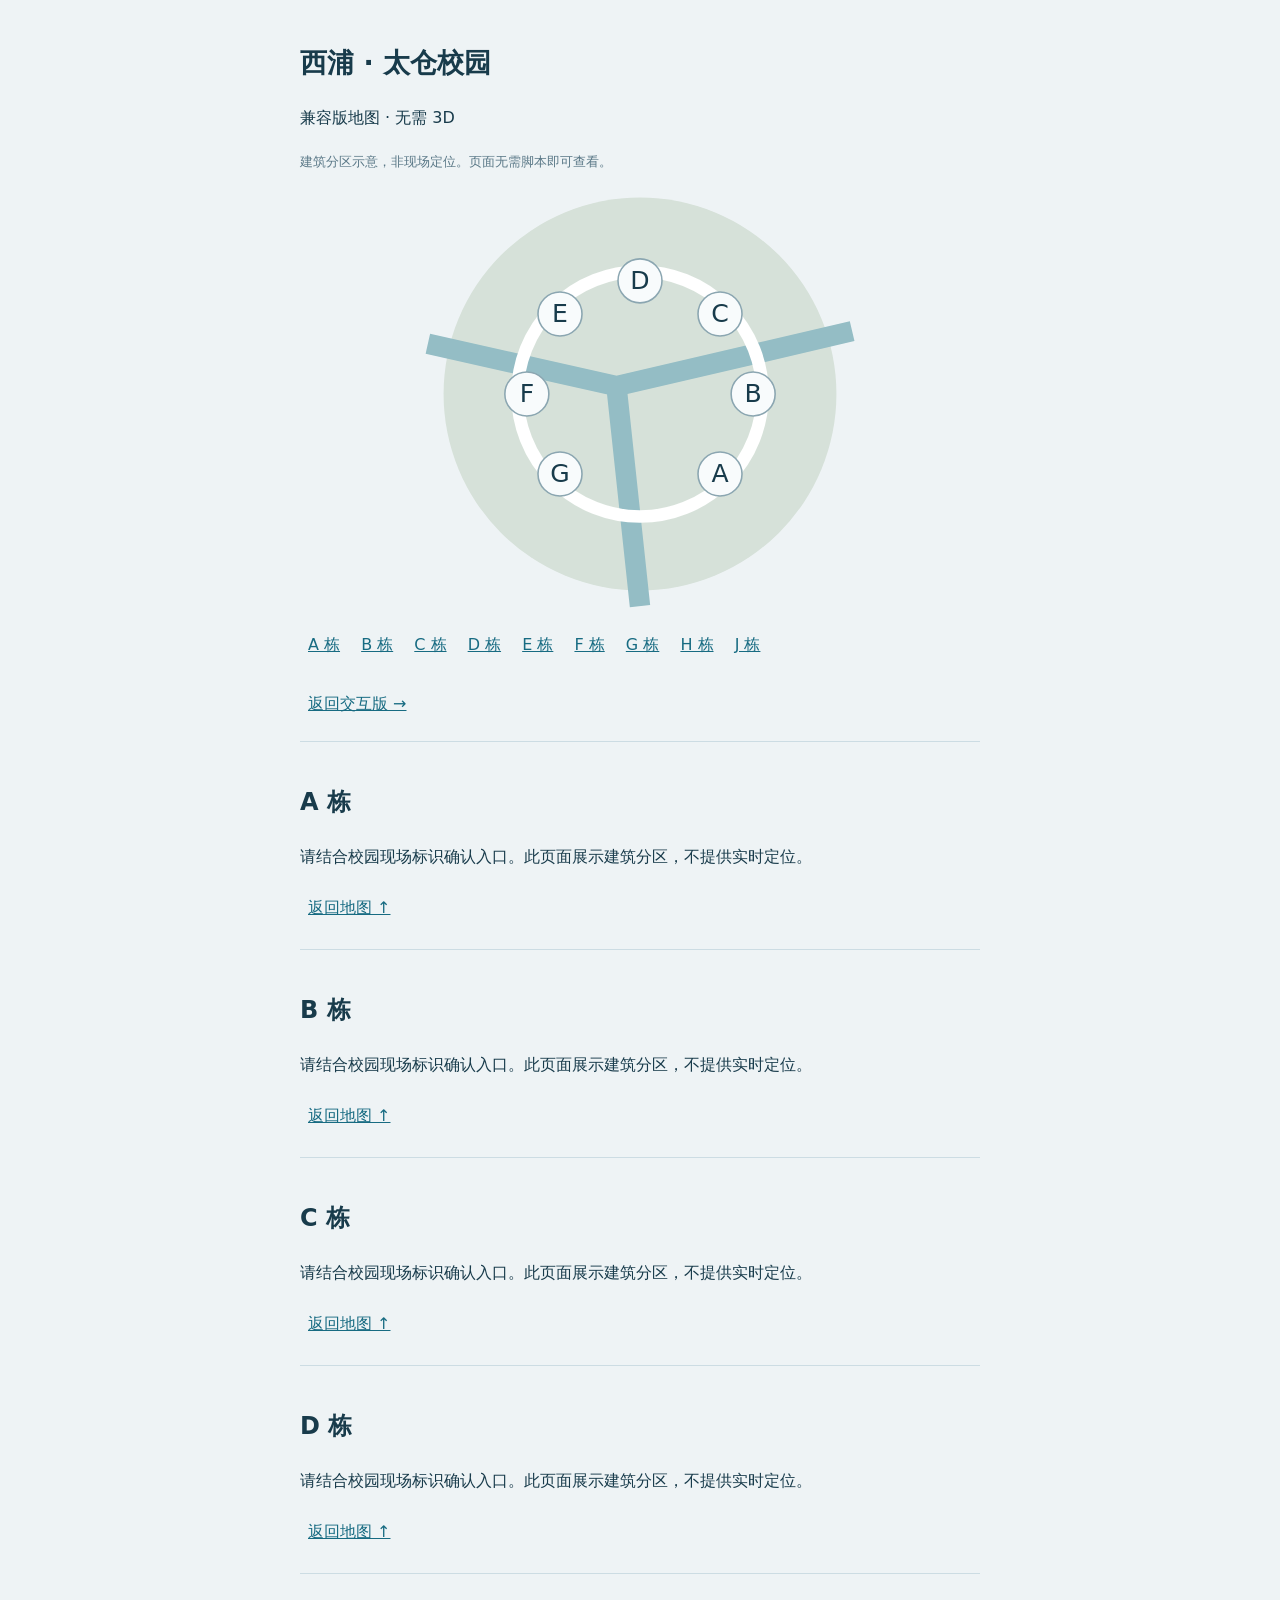
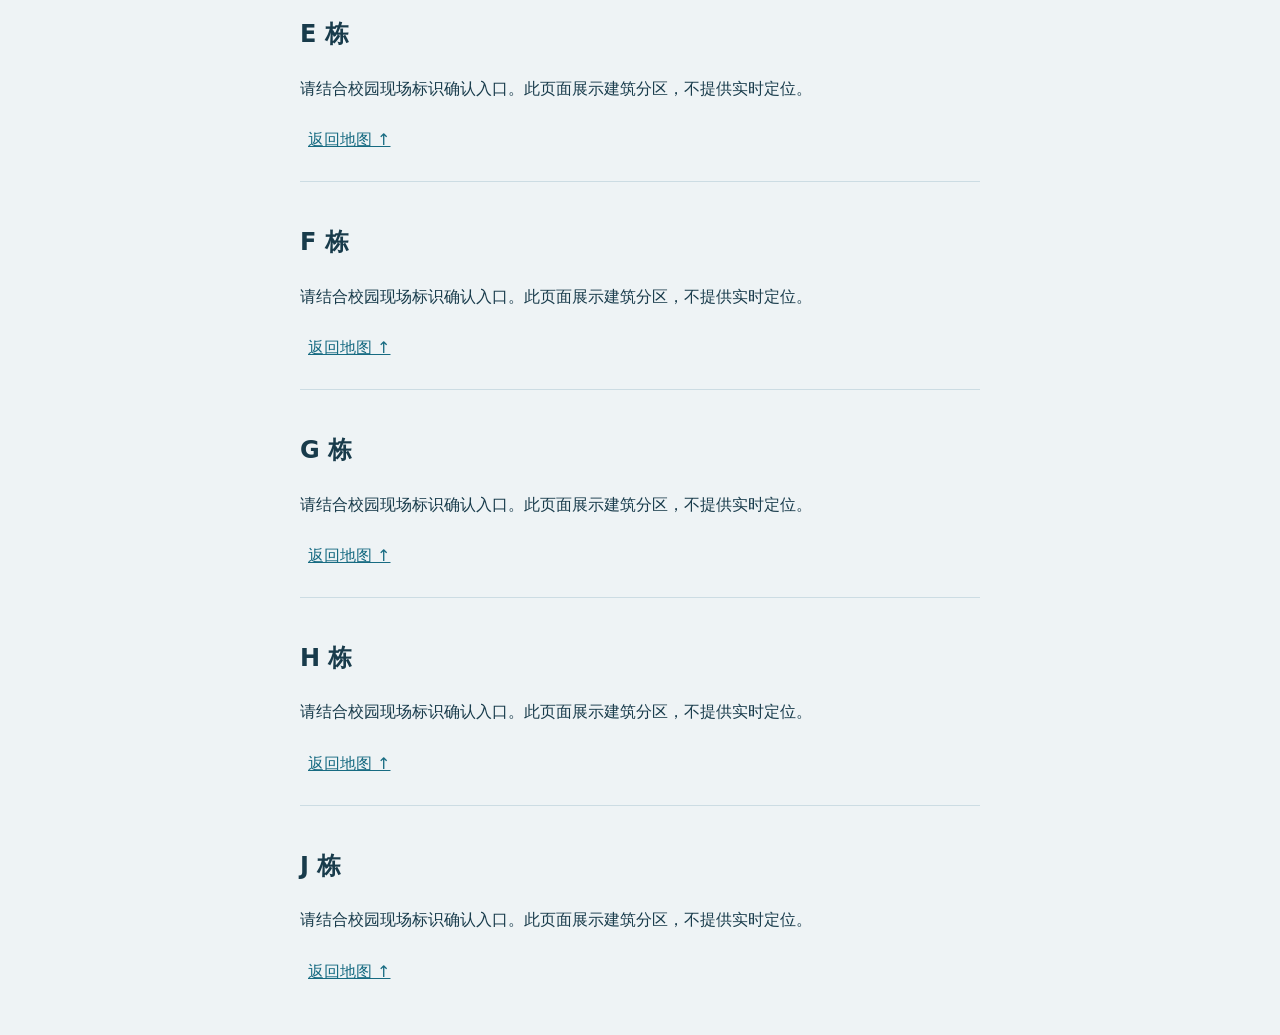
==== compat.html @ bd01bd2b "Archive v0.5.2 campus demo with Chinese iteration and maintenance documentation" ====
<!doctype html><html lang="zh-CN"><meta charset="utf-8"><meta name="viewport" content="width=device-width,initial-scale=1"><title>太仓校园 · 兼容地图</title><style>body{font:16px/1.7 system-ui,sans-serif;margin:0;background:#eef3f5;color:#183b4b;padding:22px;max-width:680px;margin:auto}a{color:#176b82;display:inline-block;padding:8px}svg{width:100%;max-height:440px}section{padding:20px 0;border-top:1px solid #ccdce3}h1{font-size:27px}small{color:#5a7887}</style><h1>西浦 · 太仓校园</h1><p>兼容版地图 · 无需 3D</p><small>建筑分区示意，非现场定位。页面无需脚本即可查看。</small><div id="map"><svg viewBox="-140 -140 280 280" role="img" aria-label="校园建筑示意图"><circle r="125" fill="#d6e1d9"/><path d="M-135,-32 L-15,-5 L0,135 M-15,-5 L135,-40" stroke="#94bdc5" stroke-width="13" fill="none"/><circle r="78" fill="none" stroke="white" stroke-width="8"/><a href="#A"><circle cx="50.91168824543143" cy="50.91168824543143" r="14" fill="#f8fbfc" stroke="#8ba6b1"/><text x="50.91168824543143" y="55.91168824543143" text-anchor="middle" fill="#183b4b">A</text></a><a href="#B"><circle cx="72.0" cy="4.408728476930472e-15" r="14" fill="#f8fbfc" stroke="#8ba6b1"/><text x="72.0" y="5.000000000000004" text-anchor="middle" fill="#183b4b">B</text></a><a href="#C"><circle cx="50.91168824543143" cy="-50.91168824543142" r="14" fill="#f8fbfc" stroke="#8ba6b1"/><text x="50.91168824543143" y="-45.91168824543142" text-anchor="middle" fill="#183b4b">C</text></a><a href="#D"><circle cx="8.817456953860943e-15" cy="-72.0" r="14" fill="#f8fbfc" stroke="#8ba6b1"/><text x="8.817456953860943e-15" y="-67.0" text-anchor="middle" fill="#183b4b">D</text></a><a href="#E"><circle cx="-50.91168824543142" cy="-50.911688245431435" r="14" fill="#f8fbfc" stroke="#8ba6b1"/><text x="-50.91168824543142" y="-45.911688245431435" text-anchor="middle" fill="#183b4b">E</text></a><a href="#F"><circle cx="-72.0" cy="-1.3226185430791413e-14" r="14" fill="#f8fbfc" stroke="#8ba6b1"/><text x="-72.0" y="4.999999999999987" text-anchor="middle" fill="#183b4b">F</text></a><a href="#G"><circle cx="-50.911688245431435" cy="50.91168824543141" r="14" fill="#f8fbfc" stroke="#8ba6b1"/><text x="-50.911688245431435" y="55.91168824543141" text-anchor="middle" fill="#183b4b">G</text></a></svg></div><nav><a href="#A">A 栋</a> <a href="#B">B 栋</a> <a href="#C">C 栋</a> <a href="#D">D 栋</a> <a href="#E">E 栋</a> <a href="#F">F 栋</a> <a href="#G">G 栋</a> <a href="#H">H 栋</a> <a href="#J">J 栋</a> </nav><p><a href="./?v=0.5.2">返回交互版 →</a></p><section id="A"><h2>A 栋</h2><p>请结合校园现场标识确认入口。此页面展示建筑分区，不提供实时定位。</p><a href="#map">返回地图 ↑</a></section><section id="B"><h2>B 栋</h2><p>请结合校园现场标识确认入口。此页面展示建筑分区，不提供实时定位。</p><a href="#map">返回地图 ↑</a></section><section id="C"><h2>C 栋</h2><p>请结合校园现场标识确认入口。此页面展示建筑分区，不提供实时定位。</p><a href="#map">返回地图 ↑</a></section><section id="D"><h2>D 栋</h2><p>请结合校园现场标识确认入口。此页面展示建筑分区，不提供实时定位。</p><a href="#map">返回地图 ↑</a></section><section id="E"><h2>E 栋</h2><p>请结合校园现场标识确认入口。此页面展示建筑分区，不提供实时定位。</p><a href="#map">返回地图 ↑</a></section><section id="F"><h2>F 栋</h2><p>请结合校园现场标识确认入口。此页面展示建筑分区，不提供实时定位。</p><a href="#map">返回地图 ↑</a></section><section id="G"><h2>G 栋</h2><p>请结合校园现场标识确认入口。此页面展示建筑分区，不提供实时定位。</p><a href="#map">返回地图 ↑</a></section><section id="H"><h2>H 栋</h2><p>请结合校园现场标识确认入口。此页面展示建筑分区，不提供实时定位。</p><a href="#map">返回地图 ↑</a></section><section id="J"><h2>J 栋</h2><p>请结合校园现场标识确认入口。此页面展示建筑分区，不提供实时定位。</p><a href="#map">返回地图 ↑</a></section></html>
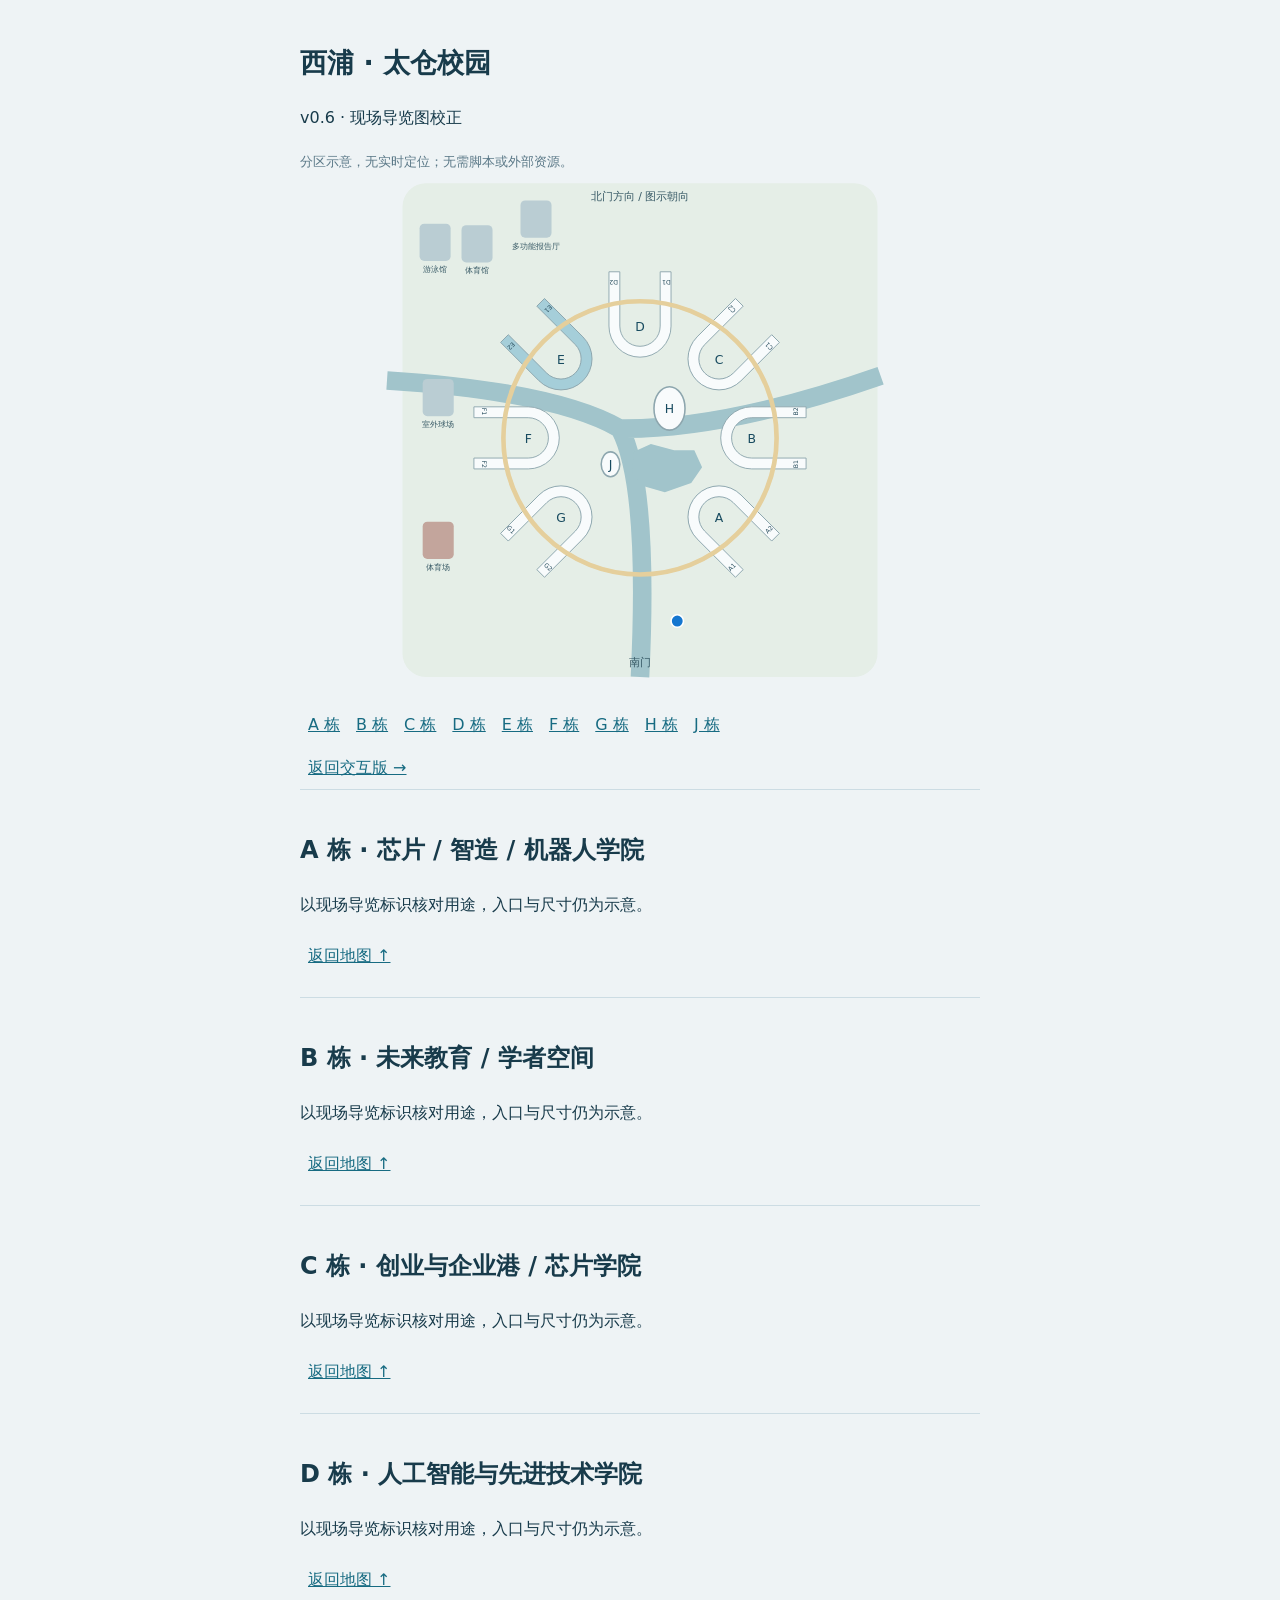
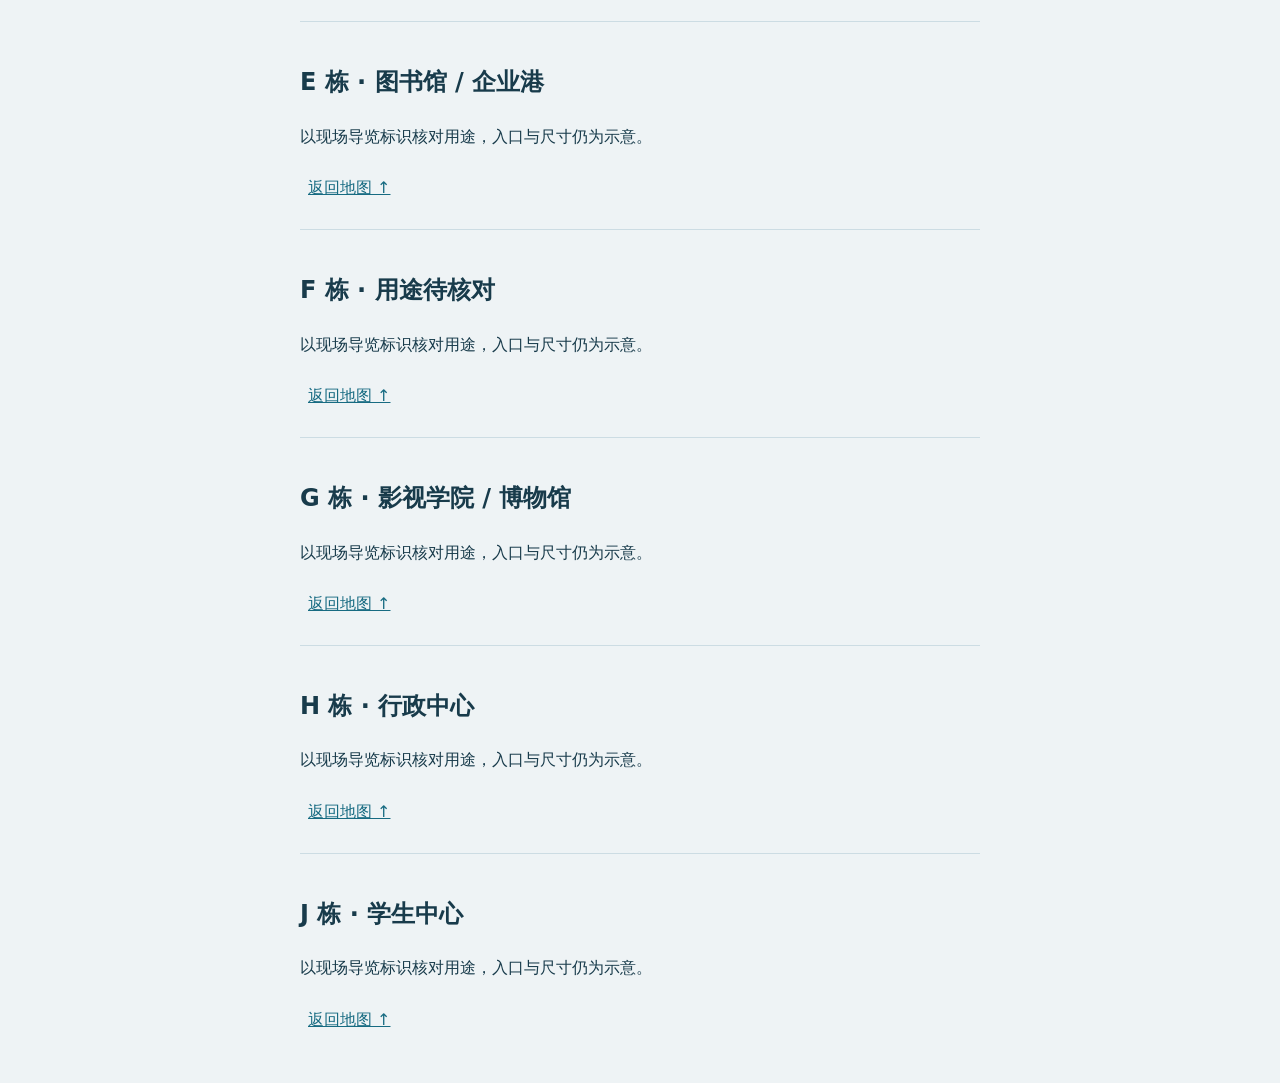
==== commit 451e9cff: "Correct campus signage layout and add arched pedestrian bridges" ====
--- a/compat.html
+++ b/compat.html
@@ -1 +1 @@
-<!doctype html><html lang="zh-CN"><meta charset="utf-8"><meta name="viewport" content="width=device-width,initial-scale=1"><title>太仓校园 · 兼容地图</title><style>body{font:16px/1.7 system-ui,sans-serif;margin:0;background:#eef3f5;color:#183b4b;padding:22px;max-width:680px;margin:auto}a{color:#176b82;display:inline-block;padding:8px}svg{width:100%;max-height:440px}section{padding:20px 0;border-top:1px solid #ccdce3}h1{font-size:27px}small{color:#5a7887}</style><h1>西浦 · 太仓校园</h1><p>兼容版地图 · 无需 3D</p><small>建筑分区示意，非现场定位。页面无需脚本即可查看。</small><div id="map"><svg viewBox="-140 -140 280 280" role="img" aria-label="校园建筑示意图"><circle r="125" fill="#d6e1d9"/><path d="M-135,-32 L-15,-5 L0,135 M-15,-5 L135,-40" stroke="#94bdc5" stroke-width="13" fill="none"/><circle r="78" fill="none" stroke="white" stroke-width="8"/><a href="#A"><circle cx="50.91168824543143" cy="50.91168824543143" r="14" fill="#f8fbfc" stroke="#8ba6b1"/><text x="50.91168824543143" y="55.91168824543143" text-anchor="middle" fill="#183b4b">A</text></a><a href="#B"><circle cx="72.0" cy="4.408728476930472e-15" r="14" fill="#f8fbfc" stroke="#8ba6b1"/><text x="72.0" y="5.000000000000004" text-anchor="middle" fill="#183b4b">B</text></a><a href="#C"><circle cx="50.91168824543143" cy="-50.91168824543142" r="14" fill="#f8fbfc" stroke="#8ba6b1"/><text x="50.91168824543143" y="-45.91168824543142" text-anchor="middle" fill="#183b4b">C</text></a><a href="#D"><circle cx="8.817456953860943e-15" cy="-72.0" r="14" fill="#f8fbfc" stroke="#8ba6b1"/><text x="8.817456953860943e-15" y="-67.0" text-anchor="middle" fill="#183b4b">D</text></a><a href="#E"><circle cx="-50.91168824543142" cy="-50.911688245431435" r="14" fill="#f8fbfc" stroke="#8ba6b1"/><text x="-50.91168824543142" y="-45.911688245431435" text-anchor="middle" fill="#183b4b">E</text></a><a href="#F"><circle cx="-72.0" cy="-1.3226185430791413e-14" r="14" fill="#f8fbfc" stroke="#8ba6b1"/><text x="-72.0" y="4.999999999999987" text-anchor="middle" fill="#183b4b">F</text></a><a href="#G"><circle cx="-50.911688245431435" cy="50.91168824543141" r="14" fill="#f8fbfc" stroke="#8ba6b1"/><text x="-50.911688245431435" y="55.91168824543141" text-anchor="middle" fill="#183b4b">G</text></a></svg></div><nav><a href="#A">A 栋</a> <a href="#B">B 栋</a> <a href="#C">C 栋</a> <a href="#D">D 栋</a> <a href="#E">E 栋</a> <a href="#F">F 栋</a> <a href="#G">G 栋</a> <a href="#H">H 栋</a> <a href="#J">J 栋</a> </nav><p><a href="./?v=0.5.2">返回交互版 →</a></p><section id="A"><h2>A 栋</h2><p>请结合校园现场标识确认入口。此页面展示建筑分区，不提供实时定位。</p><a href="#map">返回地图 ↑</a></section><section id="B"><h2>B 栋</h2><p>请结合校园现场标识确认入口。此页面展示建筑分区，不提供实时定位。</p><a href="#map">返回地图 ↑</a></section><section id="C"><h2>C 栋</h2><p>请结合校园现场标识确认入口。此页面展示建筑分区，不提供实时定位。</p><a href="#map">返回地图 ↑</a></section><section id="D"><h2>D 栋</h2><p>请结合校园现场标识确认入口。此页面展示建筑分区，不提供实时定位。</p><a href="#map">返回地图 ↑</a></section><section id="E"><h2>E 栋</h2><p>请结合校园现场标识确认入口。此页面展示建筑分区，不提供实时定位。</p><a href="#map">返回地图 ↑</a></section><section id="F"><h2>F 栋</h2><p>请结合校园现场标识确认入口。此页面展示建筑分区，不提供实时定位。</p><a href="#map">返回地图 ↑</a></section><section id="G"><h2>G 栋</h2><p>请结合校园现场标识确认入口。此页面展示建筑分区，不提供实时定位。</p><a href="#map">返回地图 ↑</a></section><section id="H"><h2>H 栋</h2><p>请结合校园现场标识确认入口。此页面展示建筑分区，不提供实时定位。</p><a href="#map">返回地图 ↑</a></section><section id="J"><h2>J 栋</h2><p>请结合校园现场标识确认入口。此页面展示建筑分区，不提供实时定位。</p><a href="#map">返回地图 ↑</a></section></html>+<!doctype html><html lang="zh-CN"><meta charset="utf-8"><meta name="viewport" content="width=device-width,initial-scale=1"><title>太仓校园 · 兼容地图</title><style>body{font:16px/1.7 system-ui,sans-serif;margin:0;background:#eef3f5;color:#183b4b;padding:22px;max-width:680px;margin:auto}a{color:#176b82;display:inline-block;padding:8px}svg{width:100%;max-height:520px}section{padding:20px 0;border-top:1px solid #ccdce3}h1{font-size:27px}small{color:#5a7887}</style><h1>西浦 · 太仓校园</h1><p>v0.6 · 现场导览图校正</p><small>分区示意，无实时定位；无需脚本或外部资源。</small><div id="map"><svg viewBox="-167 -170 334 335" role="img" aria-label="校园分区示意图"><rect x="-153" y="-164" width="306" height="318" rx="15" fill="#e5eee7"/><path d="M-163,-37 Q-55,-30 -13,-6 Q6,30 0,154 M-13,-6 Q55,-5 155,-40" fill="none" stroke="#a1c4cb" stroke-width="12"/><path d="M-4,9 L7,4 L22,8 L35,8 L40,19 L33,29 L16,35 L2,31 L-5,23 Z" fill="#a1c4cb"/><rect x="-142" y="-138" width="20" height="24" rx="3" fill="#bacdd3"/><text x="-132" y="-107" text-anchor="middle" font-size="5" fill="#385a66">游泳馆</text><rect x="-115" y="-137" width="20" height="24" rx="3" fill="#bacdd3"/><text x="-105" y="-106" text-anchor="middle" font-size="5" fill="#385a66">体育馆</text><rect x="-77" y="-153" width="20" height="24" rx="3" fill="#bacdd3"/><text x="-67" y="-122" text-anchor="middle" font-size="5" fill="#385a66">多功能报告厅</text><rect x="-140" y="54" width="20" height="24" rx="3" fill="#c3a59c"/><text x="-130" y="85" text-anchor="middle" font-size="5" fill="#385a66">体育场</text><rect x="-140" y="-38" width="20" height="24" rx="3" fill="#bacdd3"/><text x="-130" y="-7" text-anchor="middle" font-size="5" fill="#385a66">室外球场</text><g transform="translate(-50.91168824543142 -50.911688245431435) rotate(-225)"><path d="M-20,35 L-20,0 A20,20 0 0 1 20,0 L20,35 L13,35 L13,0 A13,13 0 0 0 -13,0 L-13,35 Z" fill="#a5ced9" stroke="#8da6ae" stroke-width=".6"/><text x="-17" y="30" text-anchor="middle" font-size="4" fill="#284e5e">E1</text><text x="17" y="30" text-anchor="middle" font-size="4" fill="#284e5e">E2</text></g><text x="-50.91168824543142" y="-47.911688245431435" text-anchor="middle" font-size="8" fill="#184b60">E</text><g transform="translate(8.817456953860943e-15 -72) rotate(-180)"><path d="M-20,35 L-20,0 A20,20 0 0 1 20,0 L20,35 L13,35 L13,0 A13,13 0 0 0 -13,0 L-13,35 Z" fill="#f8fbfc" stroke="#8da6ae" stroke-width=".6"/><text x="-17" y="30" text-anchor="middle" font-size="4" fill="#284e5e">D1</text><text x="17" y="30" text-anchor="middle" font-size="4" fill="#284e5e">D2</text></g><text x="8.817456953860943e-15" y="-69" text-anchor="middle" font-size="8" fill="#184b60">D</text><g transform="translate(-50.911688245431435 50.91168824543141) rotate(-315)"><path d="M-20,35 L-20,0 A20,20 0 0 1 20,0 L20,35 L13,35 L13,0 A13,13 0 0 0 -13,0 L-13,35 Z" fill="#f8fbfc" stroke="#8da6ae" stroke-width=".6"/><text x="-17" y="30" text-anchor="middle" font-size="4" fill="#284e5e">G1</text><text x="17" y="30" text-anchor="middle" font-size="4" fill="#284e5e">G2</text></g><text x="-50.911688245431435" y="53.91168824543141" text-anchor="middle" font-size="8" fill="#184b60">G</text><ellipse cx="-19" cy="17" rx="6" ry="8" fill="#f8fbfc" stroke="#8da6ae"/><text x="-19" y="20" text-anchor="middle" font-size="8" fill="#184b60">J</text><ellipse cx="19" cy="-19" rx="10" ry="14" fill="#f8fbfc" stroke="#8da6ae"/><text x="19" y="-16" text-anchor="middle" font-size="8" fill="#184b60">H</text><g transform="translate(50.91168824543142 50.91168824543143) rotate(-45)"><path d="M-20,35 L-20,0 A20,20 0 0 1 20,0 L20,35 L13,35 L13,0 A13,13 0 0 0 -13,0 L-13,35 Z" fill="#f8fbfc" stroke="#8da6ae" stroke-width=".6"/><text x="-17" y="30" text-anchor="middle" font-size="4" fill="#284e5e">A1</text><text x="17" y="30" text-anchor="middle" font-size="4" fill="#284e5e">A2</text></g><text x="50.91168824543142" y="53.91168824543143" text-anchor="middle" font-size="8" fill="#184b60">A</text><g transform="translate(72 4.408728476930472e-15) rotate(-90)"><path d="M-20,35 L-20,0 A20,20 0 0 1 20,0 L20,35 L13,35 L13,0 A13,13 0 0 0 -13,0 L-13,35 Z" fill="#f8fbfc" stroke="#8da6ae" stroke-width=".6"/><text x="-17" y="30" text-anchor="middle" font-size="4" fill="#284e5e">B1</text><text x="17" y="30" text-anchor="middle" font-size="4" fill="#284e5e">B2</text></g><text x="72" y="3.0000000000000044" text-anchor="middle" font-size="8" fill="#184b60">B</text><g transform="translate(50.91168824543143 -50.91168824543142) rotate(-135)"><path d="M-20,35 L-20,0 A20,20 0 0 1 20,0 L20,35 L13,35 L13,0 A13,13 0 0 0 -13,0 L-13,35 Z" fill="#f8fbfc" stroke="#8da6ae" stroke-width=".6"/><text x="-17" y="30" text-anchor="middle" font-size="4" fill="#284e5e">C1</text><text x="17" y="30" text-anchor="middle" font-size="4" fill="#284e5e">C2</text></g><text x="50.91168824543143" y="-47.91168824543142" text-anchor="middle" font-size="8" fill="#184b60">C</text><g transform="translate(-72 -1.3226185430791413e-14) rotate(-270)"><path d="M-20,35 L-20,0 A20,20 0 0 1 20,0 L20,35 L13,35 L13,0 A13,13 0 0 0 -13,0 L-13,35 Z" fill="#f8fbfc" stroke="#8da6ae" stroke-width=".6"/><text x="-17" y="30" text-anchor="middle" font-size="4" fill="#284e5e">F1</text><text x="17" y="30" text-anchor="middle" font-size="4" fill="#284e5e">F2</text></g><text x="-72" y="2.9999999999999867" text-anchor="middle" font-size="8" fill="#184b60">F</text><circle r="88" fill="none" stroke="#e5cf9c" stroke-width="3"/><circle id="mapStart" cx="24" cy="118" r="4" fill="#1476d0" stroke="white"/><text x="0" y="-153" text-anchor="middle" font-size="7" fill="#385a66">北门方向 / 图示朝向</text><text x="0" y="147" text-anchor="middle" font-size="7" fill="#385a66">南门</text></svg></div><nav><a href="#A">A 栋</a><a href="#B">B 栋</a><a href="#C">C 栋</a><a href="#D">D 栋</a><a href="#E">E 栋</a><a href="#F">F 栋</a><a href="#G">G 栋</a><a href="#H">H 栋</a><a href="#J">J 栋</a></nav><a href="./?v=0.6.0">返回交互版 →</a><section id="A"><h2>A 栋 · 芯片 / 智造 / 机器人学院</h2><p>以现场导览标识核对用途，入口与尺寸仍为示意。</p><a href="#map">返回地图 ↑</a></section><section id="B"><h2>B 栋 · 未来教育 / 学者空间</h2><p>以现场导览标识核对用途，入口与尺寸仍为示意。</p><a href="#map">返回地图 ↑</a></section><section id="C"><h2>C 栋 · 创业与企业港 / 芯片学院</h2><p>以现场导览标识核对用途，入口与尺寸仍为示意。</p><a href="#map">返回地图 ↑</a></section><section id="D"><h2>D 栋 · 人工智能与先进技术学院</h2><p>以现场导览标识核对用途，入口与尺寸仍为示意。</p><a href="#map">返回地图 ↑</a></section><section id="E"><h2>E 栋 · 图书馆 / 企业港</h2><p>以现场导览标识核对用途，入口与尺寸仍为示意。</p><a href="#map">返回地图 ↑</a></section><section id="F"><h2>F 栋 · 用途待核对</h2><p>以现场导览标识核对用途，入口与尺寸仍为示意。</p><a href="#map">返回地图 ↑</a></section><section id="G"><h2>G 栋 · 影视学院 / 博物馆</h2><p>以现场导览标识核对用途，入口与尺寸仍为示意。</p><a href="#map">返回地图 ↑</a></section><section id="H"><h2>H 栋 · 行政中心</h2><p>以现场导览标识核对用途，入口与尺寸仍为示意。</p><a href="#map">返回地图 ↑</a></section><section id="J"><h2>J 栋 · 学生中心</h2><p>以现场导览标识核对用途，入口与尺寸仍为示意。</p><a href="#map">返回地图 ↑</a></section></html>
